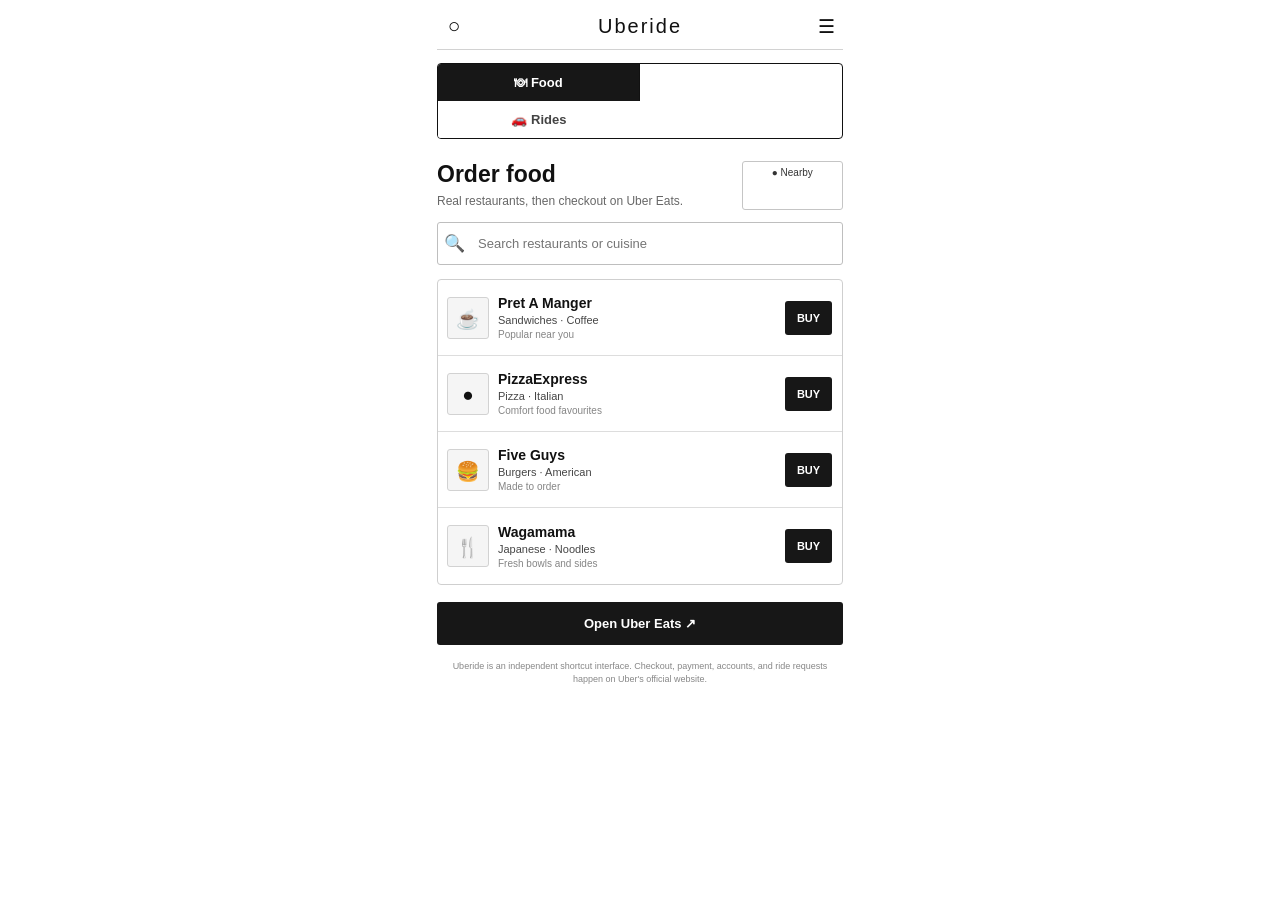
==== legacy-web/index.html @ 93a1c904 "Add iOS 9 Safari compatible Uberide website" ====
<!doctype html>
<html lang="en">
<head>
  <meta charset="utf-8">
  <meta name="viewport" content="width=device-width, initial-scale=1, maximum-scale=1, user-scalable=no">
  <meta name="apple-mobile-web-app-capable" content="yes">
  <meta name="apple-mobile-web-app-status-bar-style" content="default">
  <title>Uberide</title>
  <link rel="apple-touch-icon" href="icon.png">
  <link rel="stylesheet" href="style.css">
</head>
<body>
  <div class="app-shell">
    <header class="topbar">
      <button class="icon-button" type="button" aria-label="Account">&#9675;</button>
      <div class="wordmark">Uberide</div>
      <button class="icon-button" type="button" aria-label="Menu">&#9776;</button>
    </header>

    <nav class="tabs" aria-label="Sections">
      <button id="foodTab" class="tab active" type="button">&#127869; Food</button>
      <button id="ridesTab" class="tab" type="button">&#128663; Rides</button>
    </nav>

    <main>
      <section id="foodSection" class="section active-section">
        <div class="heading-row">
          <div>
            <h1>Order food</h1>
            <p>Real restaurants, then checkout on Uber Eats.</p>
          </div>
          <span class="nearby">&#9679; Nearby</span>
        </div>
        <div class="search-box">
          <span class="search-icon">&#128269;</span>
          <input id="foodSearch" type="search" placeholder="Search restaurants or cuisine" autocomplete="off">
        </div>
        <div id="foodList" class="list-card"></div>
        <button class="wide-button" type="button" data-url="https://www.ubereats.com/">Open Uber Eats &#8599;</button>
      </section>

      <section id="ridesSection" class="section">
        <div class="heading-row">
          <div>
            <h1>Request a ride</h1>
            <p>Choose an Uber-style ride, then continue on Uber.</p>
          </div>
          <span class="nearby">&#9679; Nearby</span>
        </div>
        <div class="search-box">
          <span class="search-icon">&#128269;</span>
          <input id="rideSearch" type="search" placeholder="Search ride type" autocomplete="off">
        </div>
        <div id="rideList" class="ride-list"></div>
        <button class="wide-button" type="button" data-url="https://m.uber.com/ul/">Open Uber &#8599;</button>
      </section>
    </main>

    <p class="disclaimer">Uberide is an independent shortcut interface. Checkout, payment, accounts, and ride requests happen on Uber's official website.</p>
  </div>
  <script src="app.js"></script>
</body>
</html>
---- legacy-web/style.css ----
* { box-sizing: border-box; }
html, body { margin: 0; padding: 0; background: #fff; color: #111; font-family: Arial, Helvetica, sans-serif; }
body { -webkit-text-size-adjust: 100%; }
button, input { font: inherit; -webkit-appearance: none; border-radius: 0; }
button { cursor: pointer; }
.app-shell { width: 100%; max-width: 430px; margin: 0 auto; padding: 8px 12px 24px; background: #fff; }
.topbar { height: 42px; border-bottom: 1px solid #d2d2d2; position: relative; text-align: center; }
.wordmark { display: inline-block; padding-top: 7px; font-size: 20px; font-weight: normal; letter-spacing: 2px; }
.icon-button { position: absolute; top: 1px; width: 34px; height: 34px; padding: 0; border: 0; background: #fff; color: #111; font-size: 21px; }
.icon-button:first-child { left: 0; }
.icon-button:last-child { right: 0; font-size: 19px; }
.tabs { display: table; width: 100%; margin-top: 13px; border: 1px solid #111; border-radius: 4px; overflow: hidden; table-layout: fixed; }
.tab { display: table-cell; width: 50%; height: 37px; border: 0; border-right: 1px solid #111; background: #fff; color: #444; font-size: 13px; font-weight: bold; }
.tab:last-child { border-right: 0; }
.tab.active { background: #171717; color: #fff; }
.section { display: none; }
.active-section { display: block; }
.heading-row { display: table; width: 100%; margin: 22px 0 12px; }
.heading-row > div { display: table-cell; vertical-align: top; width: 75%; }
h1 { margin: 0; font-size: 23px; line-height: 27px; }
p { margin: 5px 0 0; color: #676767; font-size: 12px; line-height: 17px; }
.nearby { display: table-cell; vertical-align: top; padding: 5px 7px; border: 1px solid #c5c5c5; border-radius: 3px; color: #333; font-size: 10px; white-space: nowrap; text-align: center; }
.search-box { display: table; width: 100%; height: 43px; border: 1px solid #bebebe; border-radius: 3px; background: #fff; }
.search-icon { display: table-cell; width: 32px; vertical-align: middle; text-align: center; color: #5f5f5f; font-size: 17px; }
.search-box input { display: table-cell; width: 100%; height: 41px; padding: 0 8px; border: 0; outline: 0; color: #111; font-size: 13px; background: transparent; }
.list-card, .ride-list { margin-top: 14px; border: 1px solid #cfcfcf; border-radius: 4px; background: #fff; overflow: hidden; }
.place-row, .ride-row { display: table; width: 100%; min-height: 76px; padding: 9px; border-bottom: 1px solid #ddd; }
.place-row:last-child, .ride-row:last-child { border-bottom: 0; }
.row-icon { display: table-cell; width: 51px; vertical-align: middle; }
.row-icon span { display: block; width: 42px; height: 42px; padding-top: 10px; border: 1px solid #d2d2d2; border-radius: 3px; background: #f5f5f5; text-align: center; font-size: 19px; }
.row-copy { display: table-cell; vertical-align: middle; }
.row-copy strong { display: block; font-size: 14px; }
.row-copy small { display: block; margin-top: 3px; color: #454545; font-size: 11px; }
.row-copy em { display: block; margin-top: 3px; color: #858585; font-size: 10px; font-style: normal; }
.action-cell { display: table-cell; width: 48px; vertical-align: middle; }
.buy-button, .go-button { display: block; width: 47px; height: 34px; padding: 0; border: 0; border-radius: 3px; background: #171717; color: #fff; font-size: 11px; font-weight: bold; }
.wide-button { display: block; width: 100%; height: 43px; margin-top: 17px; border: 0; border-radius: 3px; background: #171717; color: #fff; font-size: 13px; font-weight: bold; }
.disclaimer { margin: 15px 8px 0; color: #878787; font-size: 9px; line-height: 13px; text-align: center; }
.empty { padding: 22px; color: #777; font-size: 11px; text-align: center; }
@media only screen and (max-width: 320px) { .app-shell { padding-left: 10px; padding-right: 10px; } h1 { font-size: 21px; } .row-copy strong { font-size: 13px; } }
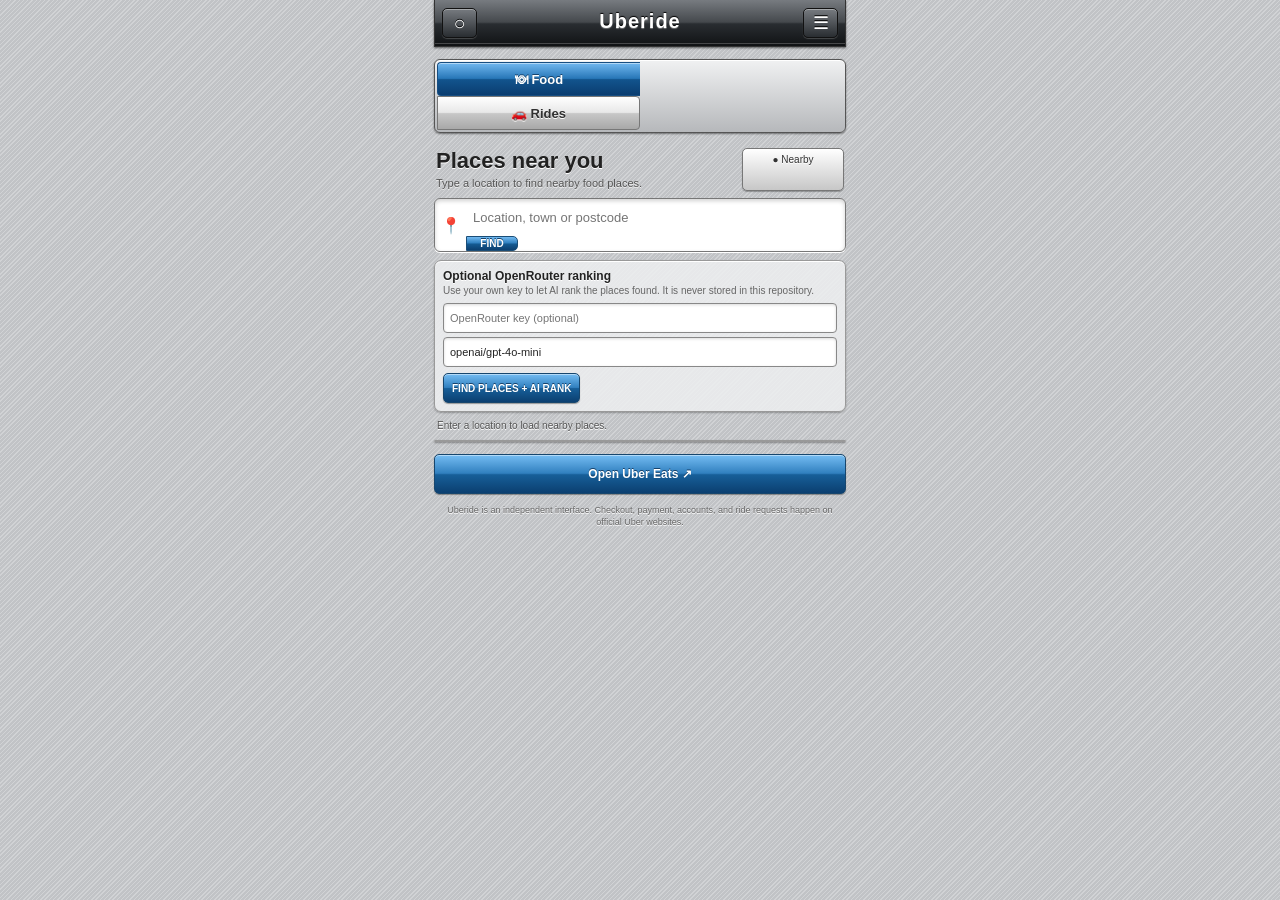
==== commit 33e37f3e: "Refresh iOS 6 stylesheet on iPod Safari" ====
--- a/legacy-web/index.html
+++ b/legacy-web/index.html
@@ -7,7 +7,7 @@
   <meta name="apple-mobile-web-app-status-bar-style" content="default">
   <title>Uberide</title>
   <link rel="apple-touch-icon" href="icon.png">
-  <link rel="stylesheet" href="style.css">
+  <link rel="stylesheet" href="style.css?v=ios6">
 </head>
 <body>
   <div class="app-shell">
@@ -26,15 +26,24 @@
       <section id="foodSection" class="section active-section">
         <div class="heading-row">
           <div>
-            <h1>Order food</h1>
-            <p>Real restaurants, then checkout on Uber Eats.</p>
+            <h1>Places near you</h1>
+            <p>Type a location to find nearby food places.</p>
           </div>
           <span class="nearby">&#9679; Nearby</span>
         </div>
-        <div class="search-box">
-          <span class="search-icon">&#128269;</span>
-          <input id="foodSearch" type="search" placeholder="Search restaurants or cuisine" autocomplete="off">
+        <div class="search-box location-search">
+          <span class="search-icon">&#128205;</span>
+          <input id="locationInput" type="search" placeholder="Location, town or postcode" autocomplete="off">
+          <button id="findButton" type="button">FIND</button>
         </div>
+        <div class="ai-box">
+          <div class="ai-title">Optional OpenRouter ranking</div>
+          <div class="ai-copy">Use your own key to let AI rank the places found. It is never stored in this repository.</div>
+          <input id="openRouterKey" class="key-input" type="password" placeholder="OpenRouter key (optional)" autocomplete="off">
+          <input id="openRouterModel" class="key-input" type="text" value="openai/gpt-4o-mini" aria-label="OpenRouter model">
+          <button id="rankButton" class="small-button" type="button">FIND PLACES + AI RANK</button>
+        </div>
+        <div id="status" class="status" aria-live="polite">Enter a location to load nearby places.</div>
         <div id="foodList" class="list-card"></div>
         <button class="wide-button" type="button" data-url="https://www.ubereats.com/">Open Uber Eats &#8599;</button>
       </section>
@@ -56,7 +65,7 @@
       </section>
     </main>
 
-    <p class="disclaimer">Uberide is an independent shortcut interface. Checkout, payment, accounts, and ride requests happen on Uber's official website.</p>
+    <p class="disclaimer">Uberide is an independent interface. Checkout, payment, accounts, and ride requests happen on official Uber websites.</p>
   </div>
   <script src="app.js"></script>
 </body>
--- a/legacy-web/style.css
+++ b/legacy-web/style.css
@@ -1,40 +1,54 @@
+/* iOS 6 / iPod touch visual language: gradients, pinstripes, grouped lists, glossy controls. */
 * { box-sizing: border-box; }
-html, body { margin: 0; padding: 0; background: #fff; color: #111; font-family: Arial, Helvetica, sans-serif; }
-body { -webkit-text-size-adjust: 100%; }
+html, body { margin: 0; padding: 0; min-height: 100%; background: #c7c9cc; color: #111; font-family: Helvetica, Arial, sans-serif; -webkit-text-size-adjust: 100%; }
+body { background-image: -webkit-repeating-linear-gradient(135deg, rgba(255,255,255,.18) 0, rgba(255,255,255,.18) 1px, rgba(0,0,0,.03) 1px, rgba(0,0,0,.03) 3px); }
 button, input { font: inherit; -webkit-appearance: none; border-radius: 0; }
 button { cursor: pointer; }
-.app-shell { width: 100%; max-width: 430px; margin: 0 auto; padding: 8px 12px 24px; background: #fff; }
-.topbar { height: 42px; border-bottom: 1px solid #d2d2d2; position: relative; text-align: center; }
-.wordmark { display: inline-block; padding-top: 7px; font-size: 20px; font-weight: normal; letter-spacing: 2px; }
-.icon-button { position: absolute; top: 1px; width: 34px; height: 34px; padding: 0; border: 0; background: #fff; color: #111; font-size: 21px; }
-.icon-button:first-child { left: 0; }
-.icon-button:last-child { right: 0; font-size: 19px; }
-.tabs { display: table; width: 100%; margin-top: 13px; border: 1px solid #111; border-radius: 4px; overflow: hidden; table-layout: fixed; }
-.tab { display: table-cell; width: 50%; height: 37px; border: 0; border-right: 1px solid #111; background: #fff; color: #444; font-size: 13px; font-weight: bold; }
-.tab:last-child { border-right: 0; }
-.tab.active { background: #171717; color: #fff; }
+.app-shell { width: 100%; max-width: 430px; min-height: 100vh; margin: 0 auto; padding: 0 9px 22px; background: transparent; }
+.topbar { height: 47px; border: 1px solid #333; border-top: 0; position: relative; text-align: center; background: -webkit-gradient(linear, left top, left bottom, from(#777b80), color-stop(.48, #45494d), color-stop(.52, #292d31), to(#101214)); box-shadow: 0 1px 2px rgba(0,0,0,.55); }
+.topbar:after { content: ""; position: absolute; left: 0; right: 0; bottom: 2px; height: 1px; background: rgba(255,255,255,.22); }
+.wordmark { display: inline-block; padding-top: 10px; color: #fff; font-size: 20px; font-weight: bold; letter-spacing: 1px; text-shadow: 0 -1px 1px #000, 0 1px 1px rgba(255,255,255,.35); }
+.icon-button { position: absolute; top: 8px; z-index: 2; width: 35px; height: 30px; padding: 0; border: 1px solid #111; border-radius: 5px; background: -webkit-gradient(linear, left top, left bottom, from(#777b80), to(#292d31)); box-shadow: inset 0 1px rgba(255,255,255,.35), 0 1px 1px rgba(255,255,255,.2); color: #fff; font-size: 20px; line-height: 26px; text-shadow: 0 -1px #000; }
+.icon-button:first-child { left: 7px; }
+.icon-button:last-child { right: 7px; font-size: 18px; }
+.tabs { display: table; width: 100%; margin: 12px 0 0; padding: 2px; border: 1px solid #555; border-radius: 6px; background: -webkit-gradient(linear, left top, left bottom, from(#f0f1f2), to(#b6b8bb)); box-shadow: inset 0 1px #fff, 0 1px 2px rgba(0,0,0,.45); table-layout: fixed; }
+.tab { display: table-cell; width: 50%; height: 34px; border: 1px solid #777; border-right: 0; background: -webkit-gradient(linear, left top, left bottom, from(#fff), color-stop(.48, #e8e8e8), color-stop(.52, #c7c7c7), to(#a8a8a8)); color: #303030; font-size: 13px; font-weight: bold; text-shadow: 0 1px #fff; }
+.tab:first-child { border-radius: 4px 0 0 4px; }
+.tab:last-child { border-right: 1px solid #777; border-radius: 0 4px 4px 0; }
+.tab.active { border-color: #174e82; background: -webkit-gradient(linear, left top, left bottom, from(#71b8f0), color-stop(.48, #2877b8), color-stop(.52, #12548d), to(#0a3d70)); color: #fff; text-shadow: 0 -1px #17436c; box-shadow: inset 0 1px rgba(255,255,255,.45); }
 .section { display: none; }
 .active-section { display: block; }
-.heading-row { display: table; width: 100%; margin: 22px 0 12px; }
+.heading-row { display: table; width: 100%; margin: 15px 0 7px; padding: 0 2px; }
 .heading-row > div { display: table-cell; vertical-align: top; width: 75%; }
-h1 { margin: 0; font-size: 23px; line-height: 27px; }
-p { margin: 5px 0 0; color: #676767; font-size: 12px; line-height: 17px; }
-.nearby { display: table-cell; vertical-align: top; padding: 5px 7px; border: 1px solid #c5c5c5; border-radius: 3px; color: #333; font-size: 10px; white-space: nowrap; text-align: center; }
-.search-box { display: table; width: 100%; height: 43px; border: 1px solid #bebebe; border-radius: 3px; background: #fff; }
-.search-icon { display: table-cell; width: 32px; vertical-align: middle; text-align: center; color: #5f5f5f; font-size: 17px; }
-.search-box input { display: table-cell; width: 100%; height: 41px; padding: 0 8px; border: 0; outline: 0; color: #111; font-size: 13px; background: transparent; }
-.list-card, .ride-list { margin-top: 14px; border: 1px solid #cfcfcf; border-radius: 4px; background: #fff; overflow: hidden; }
-.place-row, .ride-row { display: table; width: 100%; min-height: 76px; padding: 9px; border-bottom: 1px solid #ddd; }
+h1 { margin: 0; color: #222; font-size: 22px; line-height: 26px; text-shadow: 0 1px #fff; }
+p { margin: 2px 0 0; color: #555; font-size: 11px; line-height: 15px; text-shadow: 0 1px #eee; }
+.nearby { display: table-cell; vertical-align: top; padding: 5px 6px; border: 1px solid #777; border-radius: 5px; background: -webkit-gradient(linear, left top, left bottom, from(#fff), to(#c7c7c7)); box-shadow: inset 0 1px #fff, 0 1px 1px rgba(0,0,0,.28); color: #333; font-size: 10px; white-space: nowrap; text-align: center; text-shadow: 0 1px #fff; }
+.search-box { display: table; width: 100%; height: 39px; border: 1px solid #777; border-radius: 6px; background: #fff; box-shadow: inset 0 2px 4px rgba(0,0,0,.18), 0 1px #fff; }
+.search-icon { display: table-cell; width: 31px; vertical-align: middle; text-align: center; color: #777; font-size: 16px; }
+.search-box input { display: table-cell; width: 100%; height: 37px; padding: 0 7px; border: 0; outline: 0; color: #222; font-size: 13px; background: transparent; }
+.location-search #findButton { display: table-cell; width: 52px; border: 1px solid #1a4d77; border-radius: 0 5px 5px 0; background: -webkit-gradient(linear, left top, left bottom, from(#72baf1), color-stop(.48, #2d7dbd), color-stop(.52, #155b93), to(#0b3f6f)); color: #fff; font-size: 10px; font-weight: bold; text-shadow: 0 -1px #17436c; }
+.ai-box { margin-top: 8px; padding: 8px; border: 1px solid #999; border-radius: 7px; background: rgba(238,239,240,.86); box-shadow: inset 0 1px #fff, 0 1px 2px rgba(0,0,0,.28); }
+.ai-title { color: #222; font-size: 12px; font-weight: bold; text-shadow: 0 1px #fff; }
+.ai-copy { margin: 2px 0 6px; color: #666; font-size: 10px; line-height: 12px; }
+.key-input { display: block; width: 100%; height: 30px; margin-top: 4px; padding: 0 6px; border: 1px solid #888; border-radius: 4px; background: #fff; color: #222; font-size: 11px; box-shadow: inset 0 1px 3px rgba(0,0,0,.15); }
+.small-button, .wide-button { border: 1px solid #17466d; border-radius: 5px; background: -webkit-gradient(linear, left top, left bottom, from(#75bdf3), color-stop(.48, #3180bf), color-stop(.52, #175f99), to(#0b3f70)); box-shadow: inset 0 1px rgba(255,255,255,.45), 0 1px 1px rgba(0,0,0,.35); color: #fff; font-weight: bold; text-shadow: 0 -1px #17436c; }
+.small-button { height: 30px; margin-top: 6px; padding: 0 8px; font-size: 10px; }
+.status { min-height: 17px; margin: 7px 3px 0; color: #555; font-size: 10px; line-height: 13px; text-shadow: 0 1px #fff; }
+.list-card, .ride-list { margin-top: 4px; border: 1px solid #999; border-radius: 7px; background: #fff; box-shadow: 0 1px 2px rgba(0,0,0,.35); overflow: hidden; }
+.place-row, .ride-row { display: table; width: 100%; min-height: 76px; padding: 7px; border-bottom: 1px solid #c7c7c7; background: -webkit-gradient(linear, left top, left bottom, from(#fff), to(#ededed)); }
 .place-row:last-child, .ride-row:last-child { border-bottom: 0; }
+.photo-cell { display: table-cell; width: 72px; vertical-align: middle; }
+.place-photo { display: block; width: 63px; height: 53px; border: 1px solid #888; border-radius: 4px; background: #ddd; object-fit: cover; box-shadow: 0 1px 2px rgba(0,0,0,.35); }
 .row-icon { display: table-cell; width: 51px; vertical-align: middle; }
-.row-icon span { display: block; width: 42px; height: 42px; padding-top: 10px; border: 1px solid #d2d2d2; border-radius: 3px; background: #f5f5f5; text-align: center; font-size: 19px; }
+.row-icon span { display: block; width: 41px; height: 41px; padding-top: 9px; border: 1px solid #999; border-radius: 5px; background: -webkit-gradient(linear, left top, left bottom, from(#fff), to(#d2d2d2)); box-shadow: inset 0 1px #fff; text-align: center; font-size: 18px; }
 .row-copy { display: table-cell; vertical-align: middle; }
-.row-copy strong { display: block; font-size: 14px; }
-.row-copy small { display: block; margin-top: 3px; color: #454545; font-size: 11px; }
-.row-copy em { display: block; margin-top: 3px; color: #858585; font-size: 10px; font-style: normal; }
+.row-copy strong { display: block; color: #111; font-size: 14px; text-shadow: 0 1px #fff; }
+.row-copy small { display: block; margin-top: 2px; color: #444; font-size: 10px; }
+.row-copy em { display: block; margin-top: 2px; color: #777; font-size: 10px; font-style: normal; }
+.review { display: block; margin-top: 2px; color: #444; font-size: 9px; }
 .action-cell { display: table-cell; width: 48px; vertical-align: middle; }
-.buy-button, .go-button { display: block; width: 47px; height: 34px; padding: 0; border: 0; border-radius: 3px; background: #171717; color: #fff; font-size: 11px; font-weight: bold; }
-.wide-button { display: block; width: 100%; height: 43px; margin-top: 17px; border: 0; border-radius: 3px; background: #171717; color: #fff; font-size: 13px; font-weight: bold; }
-.disclaimer { margin: 15px 8px 0; color: #878787; font-size: 9px; line-height: 13px; text-align: center; }
-.empty { padding: 22px; color: #777; font-size: 11px; text-align: center; }
-@media only screen and (max-width: 320px) { .app-shell { padding-left: 10px; padding-right: 10px; } h1 { font-size: 21px; } .row-copy strong { font-size: 13px; } }
+.buy-button, .go-button { display: block; width: 47px; height: 32px; padding: 0; border: 1px solid #17466d; border-radius: 5px; background: -webkit-gradient(linear, left top, left bottom, from(#75bdf3), color-stop(.48, #3180bf), color-stop(.52, #175f99), to(#0b3f70)); box-shadow: inset 0 1px rgba(255,255,255,.45), 0 1px 1px rgba(0,0,0,.35); color: #fff; font-size: 10px; font-weight: bold; text-shadow: 0 -1px #17436c; }
+.wide-button { display: block; width: 100%; height: 40px; margin-top: 12px; font-size: 12px; }
+.disclaimer { margin: 10px 8px 0; color: #666; font-size: 9px; line-height: 12px; text-align: center; text-shadow: 0 1px #fff; }
+.empty { padding: 20px; color: #666; font-size: 11px; text-align: center; text-shadow: 0 1px #fff; }
+@media only screen and (max-width: 320px) { .app-shell { padding-left: 7px; padding-right: 7px; } h1 { font-size: 20px; } .row-copy strong { font-size: 13px; } .place-photo { width: 58px; height: 49px; } .photo-cell { width: 65px; } .ai-copy { font-size: 9px; } }
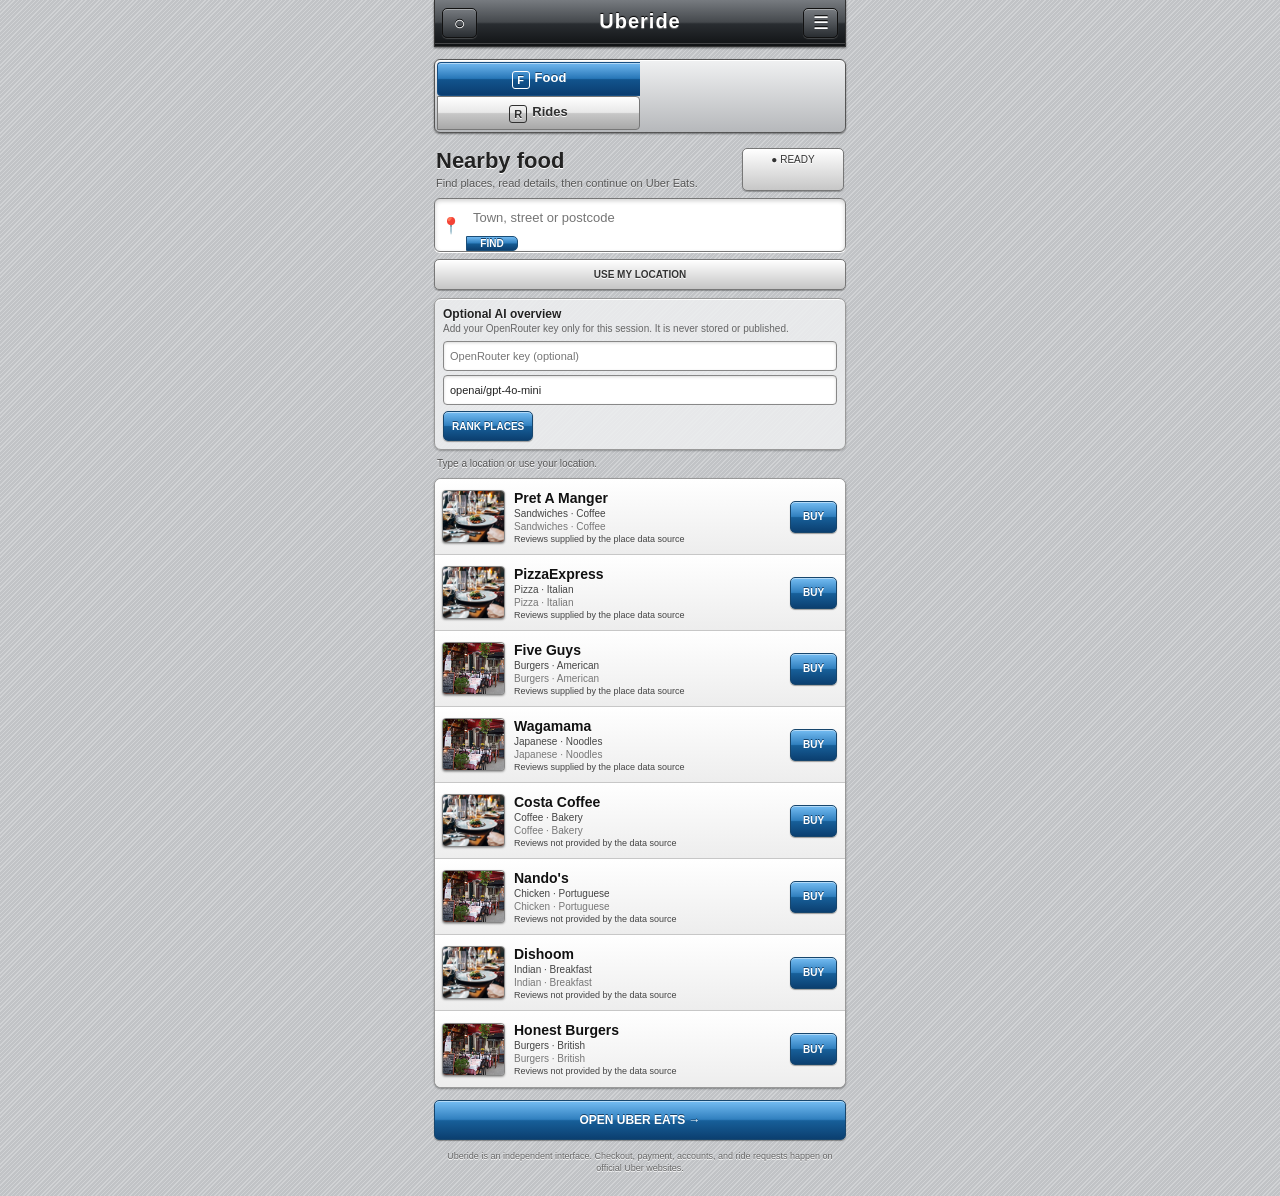
==== commit 56ce607c: "Revamp iOS 6 place details and location UX" ====
--- a/legacy-web/index.html
+++ b/legacy-web/index.html
@@ -7,7 +7,7 @@
   <meta name="apple-mobile-web-app-status-bar-style" content="default">
   <title>Uberide</title>
   <link rel="apple-touch-icon" href="icon.png">
-  <link rel="stylesheet" href="style.css?v=ios6">
+  <link rel="stylesheet" href="style.css?v=ios6-places2">
 </head>
 <body>
   <div class="app-shell">
@@ -18,55 +18,68 @@
     </header>
 
     <nav class="tabs" aria-label="Sections">
-      <button id="foodTab" class="tab active" type="button">&#127869; Food</button>
-      <button id="ridesTab" class="tab" type="button">&#128663; Rides</button>
+      <button id="foodTab" class="tab active" type="button"><span class="tab-glyph">F</span><span>Food</span></button>
+      <button id="ridesTab" class="tab" type="button"><span class="tab-glyph">R</span><span>Rides</span></button>
     </nav>
 
     <main>
       <section id="foodSection" class="section active-section">
         <div class="heading-row">
           <div>
-            <h1>Places near you</h1>
-            <p>Type a location to find nearby food places.</p>
+            <h1>Nearby food</h1>
+            <p>Find places, read details, then continue on Uber Eats.</p>
           </div>
-          <span class="nearby">&#9679; Nearby</span>
+          <span class="nearby">&#9679; READY</span>
         </div>
         <div class="search-box location-search">
           <span class="search-icon">&#128205;</span>
-          <input id="locationInput" type="search" placeholder="Location, town or postcode" autocomplete="off">
+          <input id="locationInput" type="search" placeholder="Town, street or postcode" autocomplete="off">
           <button id="findButton" type="button">FIND</button>
         </div>
+        <button id="myLocationButton" class="location-button" type="button">USE MY LOCATION</button>
         <div class="ai-box">
-          <div class="ai-title">Optional OpenRouter ranking</div>
-          <div class="ai-copy">Use your own key to let AI rank the places found. It is never stored in this repository.</div>
+          <div class="ai-title">Optional AI overview</div>
+          <div class="ai-copy">Add your OpenRouter key only for this session. It is never stored or published.</div>
           <input id="openRouterKey" class="key-input" type="password" placeholder="OpenRouter key (optional)" autocomplete="off">
           <input id="openRouterModel" class="key-input" type="text" value="openai/gpt-4o-mini" aria-label="OpenRouter model">
-          <button id="rankButton" class="small-button" type="button">FIND PLACES + AI RANK</button>
+          <button id="rankButton" class="small-button" type="button">RANK PLACES</button>
         </div>
-        <div id="status" class="status" aria-live="polite">Enter a location to load nearby places.</div>
+        <div id="status" class="status" aria-live="polite">Type a location or use your location.</div>
         <div id="foodList" class="list-card"></div>
-        <button class="wide-button" type="button" data-url="https://www.ubereats.com/">Open Uber Eats &#8599;</button>
+        <button class="wide-button" type="button" data-url="https://www.ubereats.com/">OPEN UBER EATS &#8594;</button>
       </section>
 
       <section id="ridesSection" class="section">
         <div class="heading-row">
           <div>
-            <h1>Request a ride</h1>
-            <p>Choose an Uber-style ride, then continue on Uber.</p>
+            <h1>Choose a ride</h1>
+            <p>Select an Uber-style ride, then continue on the official Uber site.</p>
           </div>
-          <span class="nearby">&#9679; Nearby</span>
+          <span class="nearby">&#9679; READY</span>
         </div>
         <div class="search-box">
           <span class="search-icon">&#128269;</span>
           <input id="rideSearch" type="search" placeholder="Search ride type" autocomplete="off">
         </div>
         <div id="rideList" class="ride-list"></div>
-        <button class="wide-button" type="button" data-url="https://m.uber.com/ul/">Open Uber &#8599;</button>
+        <button class="wide-button" type="button" data-url="https://m.uber.com/ul/">OPEN UBER &#8594;</button>
       </section>
     </main>
 
+    <div id="detailPanel" class="detail-panel" aria-hidden="true">
+      <div class="detail-header"><strong id="detailTitle">Place details</strong><button id="detailClose" class="close-button" type="button" aria-label="Close">X</button></div>
+      <div id="detailBody" class="detail-body"></div>
+      <button id="detailDirections" class="wide-button" type="button">GET DIRECTIONS &#8594;</button>
+      <button id="detailBuy" class="wide-button" type="button">OPEN ON UBER EATS &#8594;</button>
+      <div id="aiOverviewBox" class="ai-overview" aria-hidden="true">
+        <div class="ai-overview-header"><strong>AI overview</strong><button id="aiClose" class="close-button small-close" type="button" aria-label="Close AI overview">X</button></div>
+        <div id="aiOverviewText">Add an OpenRouter key to request an overview.</div>
+      </div>
+      <button id="aiOverviewButton" class="small-button" type="button">SHOW AI OVERVIEW</button>
+    </div>
+
     <p class="disclaimer">Uberide is an independent interface. Checkout, payment, accounts, and ride requests happen on official Uber websites.</p>
   </div>
-  <script src="app.js"></script>
+  <script src="app.js?v=places2"></script>
 </body>
 </html>
--- a/legacy-web/style.css
+++ b/legacy-web/style.css
@@ -52,3 +52,23 @@
 .disclaimer { margin: 10px 8px 0; color: #666; font-size: 9px; line-height: 12px; text-align: center; text-shadow: 0 1px #fff; }
 .empty { padding: 20px; color: #666; font-size: 11px; text-align: center; text-shadow: 0 1px #fff; }
 @media only screen and (max-width: 320px) { .app-shell { padding-left: 7px; padding-right: 7px; } h1 { font-size: 20px; } .row-copy strong { font-size: 13px; } .place-photo { width: 58px; height: 49px; } .photo-cell { width: 65px; } .ai-copy { font-size: 9px; } }
+
+.tab-glyph { display: inline-block; min-width: 18px; height: 18px; margin-right: 5px; border: 1px solid currentColor; border-radius: 3px; font-size: 11px; line-height: 17px; text-align: center; vertical-align: -2px; }
+.location-button { display: block; width: 100%; height: 31px; margin-top: 7px; border: 1px solid #777; border-radius: 5px; background: -webkit-gradient(linear, left top, left bottom, from(#fff), to(#c5c5c5)); box-shadow: inset 0 1px #fff, 0 1px 1px rgba(0,0,0,.3); color: #333; font-size: 10px; font-weight: bold; text-shadow: 0 1px #fff; }
+.place-row { cursor: pointer; }
+.place-row:active, .ride-row:active { background: #d6e8f7; }
+.detail-panel { display: none; margin-top: 12px; padding: 8px; border: 1px solid #777; border-radius: 7px; background: -webkit-gradient(linear, left top, left bottom, from(#f7f7f7), to(#d0d0d0)); box-shadow: inset 0 1px #fff, 0 2px 4px rgba(0,0,0,.4); }
+.detail-panel.visible { display: block; }
+.detail-header, .ai-overview-header { display: table; width: 100%; min-height: 26px; color: #222; font-size: 13px; text-shadow: 0 1px #fff; }
+.detail-header strong, .ai-overview-header strong { display: table-cell; vertical-align: middle; }
+.close-button { display: table-cell; width: 27px; height: 25px; border: 1px solid #555; border-radius: 5px; background: -webkit-gradient(linear, left top, left bottom, from(#fff), to(#bbb)); box-shadow: inset 0 1px #fff, 0 1px 1px rgba(0,0,0,.35); color: #222; font-size: 11px; font-weight: bold; text-align: center; text-shadow: 0 1px #fff; }
+.detail-body { min-height: 70px; padding: 6px 2px 0; color: #333; font-size: 11px; line-height: 14px; }
+.detail-body p { margin: 6px 0; color: #333; font-size: 11px; line-height: 14px; text-shadow: none; }
+.detail-photo { float: left; width: 100px; height: 72px; margin: 0 9px 5px 0; border: 1px solid #777; border-radius: 4px; object-fit: cover; box-shadow: 0 1px 2px rgba(0,0,0,.35); }
+.detail-hint { clear: both; padding-top: 4px; color: #666 !important; font-size: 10px !important; }
+.detail-panel .wide-button { margin-top: 7px; }
+.ai-overview { display: none; margin-top: 9px; padding: 7px; border: 1px solid #aaa; border-radius: 5px; background: #fff; box-shadow: inset 0 1px #eee; color: #333; font-size: 11px; line-height: 15px; }
+.ai-overview.visible { display: block; }
+.ai-overview-header { min-height: 25px; margin-bottom: 4px; }
+.small-close { width: 24px; height: 23px; }
+@media only screen and (max-width: 320px) { .detail-photo { width: 87px; height: 64px; } .detail-body { font-size: 10px; } .detail-body p { font-size: 10px; } }
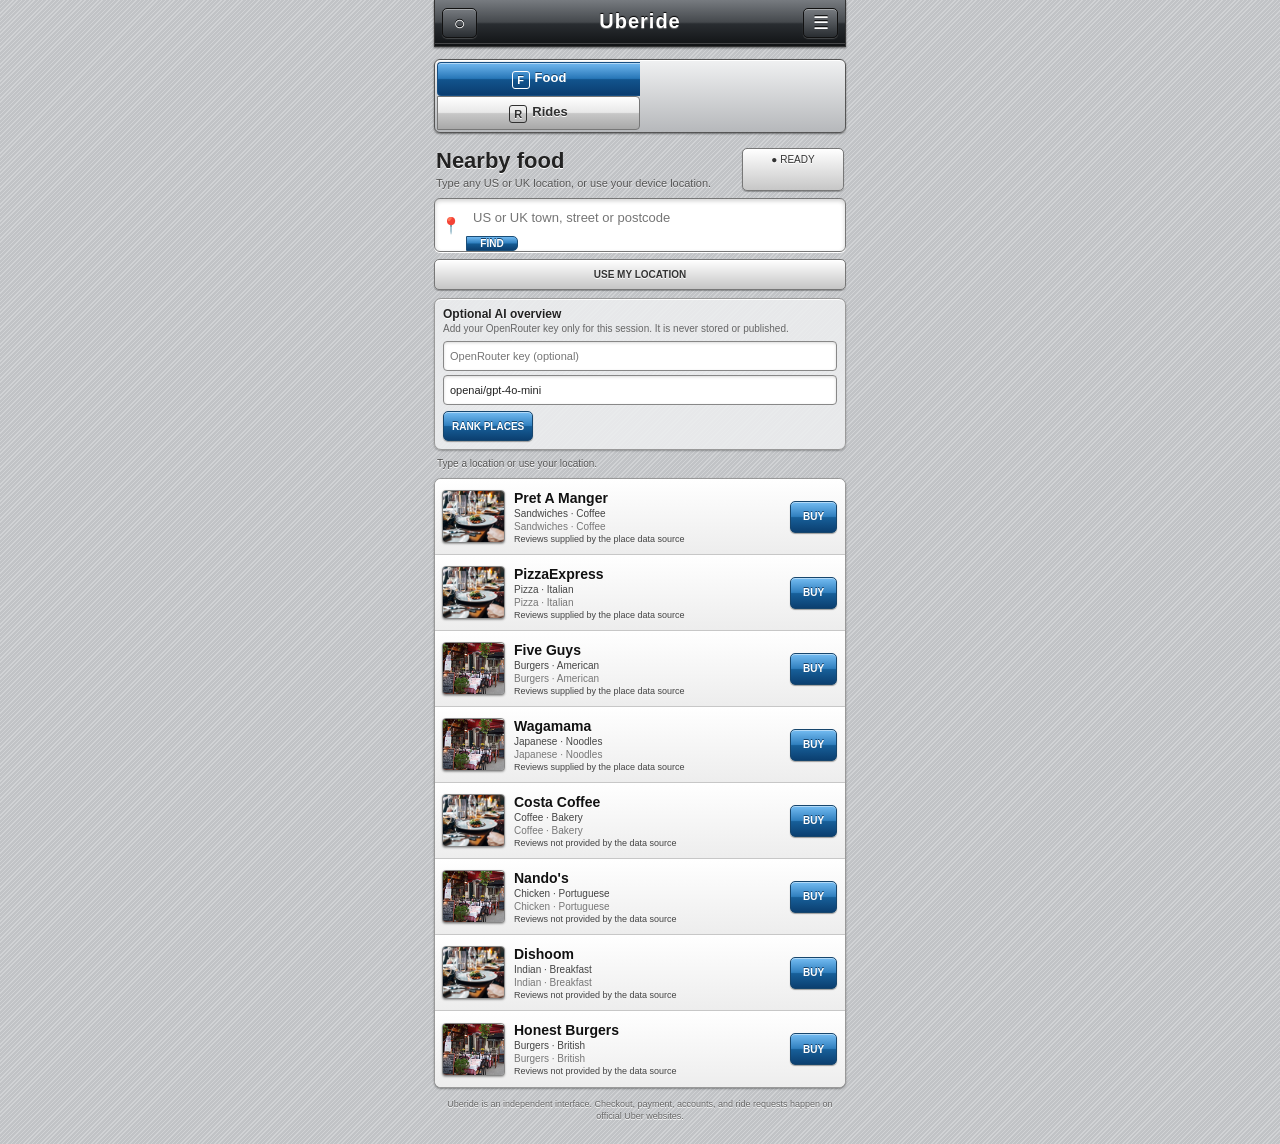
==== commit cc706619: "Expand location search and simplify food navigation" ====
--- a/legacy-web/index.html
+++ b/legacy-web/index.html
@@ -7,7 +7,7 @@
   <meta name="apple-mobile-web-app-status-bar-style" content="default">
   <title>Uberide</title>
   <link rel="apple-touch-icon" href="icon.png">
-  <link rel="stylesheet" href="style.css?v=ios6-places2">
+  <link rel="stylesheet" href="style.css?v=ios6-places3">
 </head>
 <body>
   <div class="app-shell">
@@ -27,13 +27,13 @@
         <div class="heading-row">
           <div>
             <h1>Nearby food</h1>
-            <p>Find places, read details, then continue on Uber Eats.</p>
+            <p>Type any US or UK location, or use your device location.</p>
           </div>
           <span class="nearby">&#9679; READY</span>
         </div>
         <div class="search-box location-search">
           <span class="search-icon">&#128205;</span>
-          <input id="locationInput" type="search" placeholder="Town, street or postcode" autocomplete="off">
+          <input id="locationInput" type="search" placeholder="US or UK town, street or postcode" autocomplete="off">
           <button id="findButton" type="button">FIND</button>
         </div>
         <button id="myLocationButton" class="location-button" type="button">USE MY LOCATION</button>
@@ -46,7 +46,6 @@
         </div>
         <div id="status" class="status" aria-live="polite">Type a location or use your location.</div>
         <div id="foodList" class="list-card"></div>
-        <button class="wide-button" type="button" data-url="https://www.ubereats.com/">OPEN UBER EATS &#8594;</button>
       </section>
 
       <section id="ridesSection" class="section">
@@ -80,6 +79,6 @@
 
     <p class="disclaimer">Uberide is an independent interface. Checkout, payment, accounts, and ride requests happen on official Uber websites.</p>
   </div>
-  <script src="app.js?v=places2"></script>
+  <script src="app.js?v=places3"></script>
 </body>
 </html>
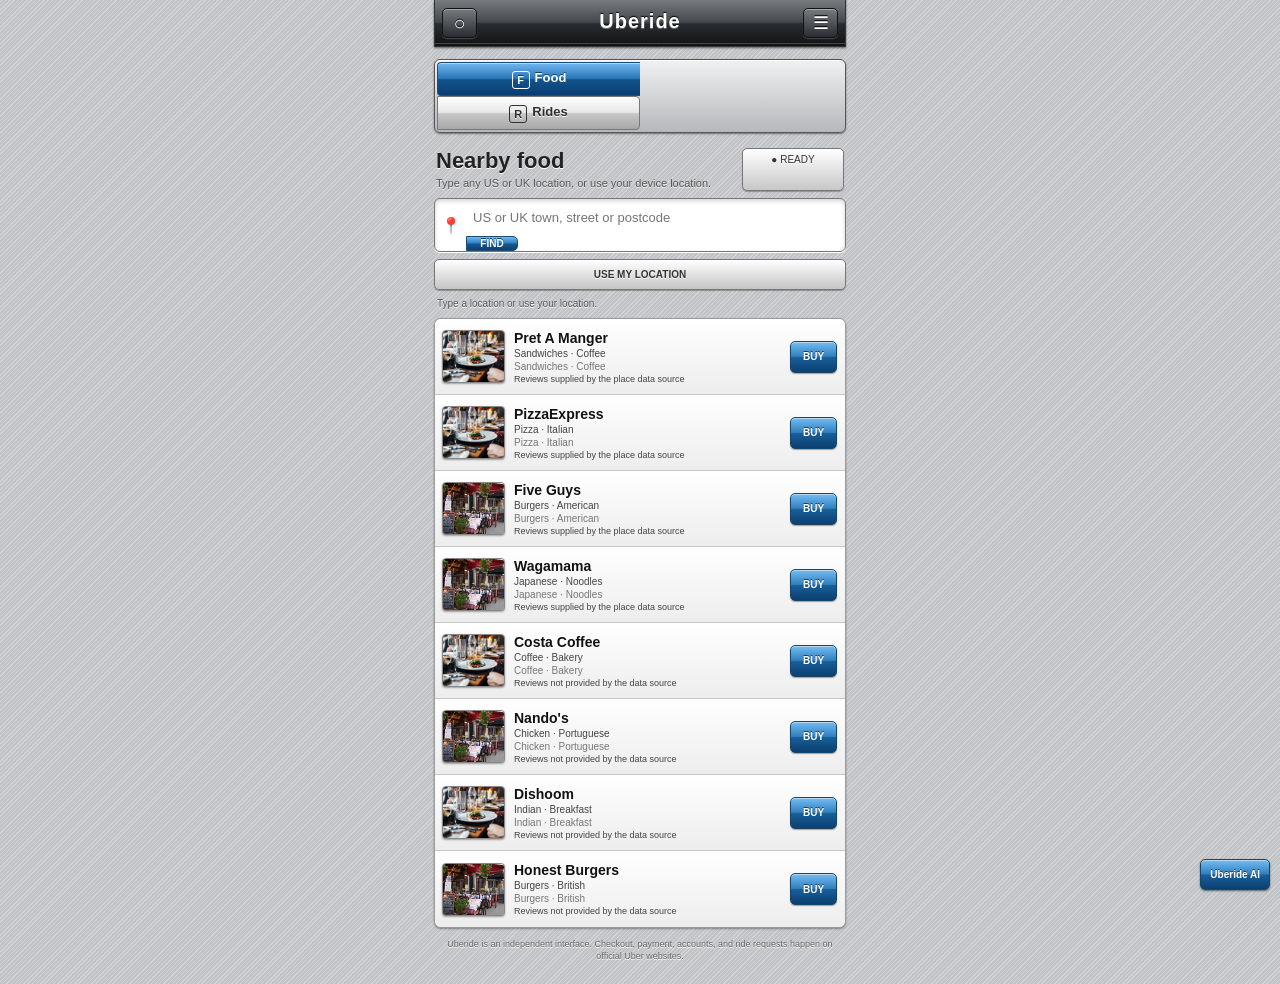
==== commit 31338277: "Add key-free Uberide AI helper" ====
--- a/legacy-web/index.html
+++ b/legacy-web/index.html
@@ -7,7 +7,7 @@
   <meta name="apple-mobile-web-app-status-bar-style" content="default">
   <title>Uberide</title>
   <link rel="apple-touch-icon" href="icon.png">
-  <link rel="stylesheet" href="style.css?v=ios6-places3">
+  <link rel="stylesheet" href="style.css?v=ios6-ai4">
 </head>
 <body>
   <div class="app-shell">
@@ -37,13 +37,6 @@
           <button id="findButton" type="button">FIND</button>
         </div>
         <button id="myLocationButton" class="location-button" type="button">USE MY LOCATION</button>
-        <div class="ai-box">
-          <div class="ai-title">Optional AI overview</div>
-          <div class="ai-copy">Add your OpenRouter key only for this session. It is never stored or published.</div>
-          <input id="openRouterKey" class="key-input" type="password" placeholder="OpenRouter key (optional)" autocomplete="off">
-          <input id="openRouterModel" class="key-input" type="text" value="openai/gpt-4o-mini" aria-label="OpenRouter model">
-          <button id="rankButton" class="small-button" type="button">RANK PLACES</button>
-        </div>
         <div id="status" class="status" aria-live="polite">Type a location or use your location.</div>
         <div id="foodList" class="list-card"></div>
       </section>
@@ -70,15 +63,19 @@
       <div id="detailBody" class="detail-body"></div>
       <button id="detailDirections" class="wide-button" type="button">GET DIRECTIONS &#8594;</button>
       <button id="detailBuy" class="wide-button" type="button">OPEN ON UBER EATS &#8594;</button>
-      <div id="aiOverviewBox" class="ai-overview" aria-hidden="true">
-        <div class="ai-overview-header"><strong>AI overview</strong><button id="aiClose" class="close-button small-close" type="button" aria-label="Close AI overview">X</button></div>
-        <div id="aiOverviewText">Add an OpenRouter key to request an overview.</div>
-      </div>
-      <button id="aiOverviewButton" class="small-button" type="button">SHOW AI OVERVIEW</button>
+    </div>
+
+    <button id="aiCornerButton" class="ai-corner" type="button">Uberide AI</button>
+    <div id="aiPanel" class="ai-panel" aria-hidden="true">
+      <div class="ai-panel-header"><strong>Uberide AI</strong><button id="aiPanelClose" class="close-button" type="button" aria-label="Close Uberide AI">X</button></div>
+      <div id="aiPanelHint" class="ai-panel-hint">Ask about the selected place, directions, reviews, or ordering.</div>
+      <input id="aiQuestion" class="ai-question" type="text" placeholder="Ask a question" autocomplete="off">
+      <button id="aiAskButton" class="small-button" type="button">ASK</button>
+      <div id="aiAnswer" class="ai-answer">Uberide AI is ready.</div>
     </div>
 
     <p class="disclaimer">Uberide is an independent interface. Checkout, payment, accounts, and ride requests happen on official Uber websites.</p>
   </div>
-  <script src="app.js?v=places3"></script>
+  <script src="app.js?v=ai4"></script>
 </body>
 </html>
--- a/legacy-web/style.css
+++ b/legacy-web/style.css
@@ -72,3 +72,15 @@
 .ai-overview-header { min-height: 25px; margin-bottom: 4px; }
 .small-close { width: 24px; height: 23px; }
 @media only screen and (max-width: 320px) { .detail-photo { width: 87px; height: 64px; } .detail-body { font-size: 10px; } .detail-body p { font-size: 10px; } }
+
+.ai-corner { position: fixed; right: 10px; bottom: 10px; z-index: 20; height: 31px; padding: 0 9px; border: 1px solid #17466d; border-radius: 5px; background: -webkit-gradient(linear, left top, left bottom, from(#75bdf3), color-stop(.48, #3180bf), color-stop(.52, #175f99), to(#0b3f70)); box-shadow: inset 0 1px rgba(255,255,255,.45), 0 1px 2px rgba(0,0,0,.5); color: #fff; font-size: 10px; font-weight: bold; text-shadow: 0 -1px #17436c; }
+.ai-panel { display: none; position: fixed; right: 10px; bottom: 48px; z-index: 20; width: 270px; padding: 8px; border: 1px solid #555; border-radius: 7px; background: -webkit-gradient(linear, left top, left bottom, from(#f7f7f7), to(#c8c8c8)); box-shadow: 0 2px 7px rgba(0,0,0,.55), inset 0 1px #fff; }
+.ai-panel.visible { display: block; }
+.ai-panel-header { display: table; width: 100%; min-height: 27px; color: #222; font-size: 14px; text-shadow: 0 1px #fff; }
+.ai-panel-header strong { display: table-cell; vertical-align: middle; }
+.ai-panel-header .close-button { display: table-cell; }
+.ai-panel-hint { padding: 4px 1px 6px; color: #555; font-size: 10px; line-height: 13px; text-shadow: 0 1px #fff; }
+.ai-question { display: block; width: 100%; height: 32px; padding: 0 7px; border: 1px solid #888; border-radius: 4px; background: #fff; color: #222; font-size: 11px; box-shadow: inset 0 1px 3px rgba(0,0,0,.15); }
+.ai-panel .small-button { margin-top: 7px; }
+.ai-answer { min-height: 38px; margin-top: 7px; padding: 6px; border: 1px solid #aaa; border-radius: 4px; background: #fff; color: #333; font-size: 10px; line-height: 13px; }
+@media only screen and (max-width: 320px) { .ai-panel { right: 6px; bottom: 46px; width: 250px; } .ai-corner { right: 6px; bottom: 7px; } }
